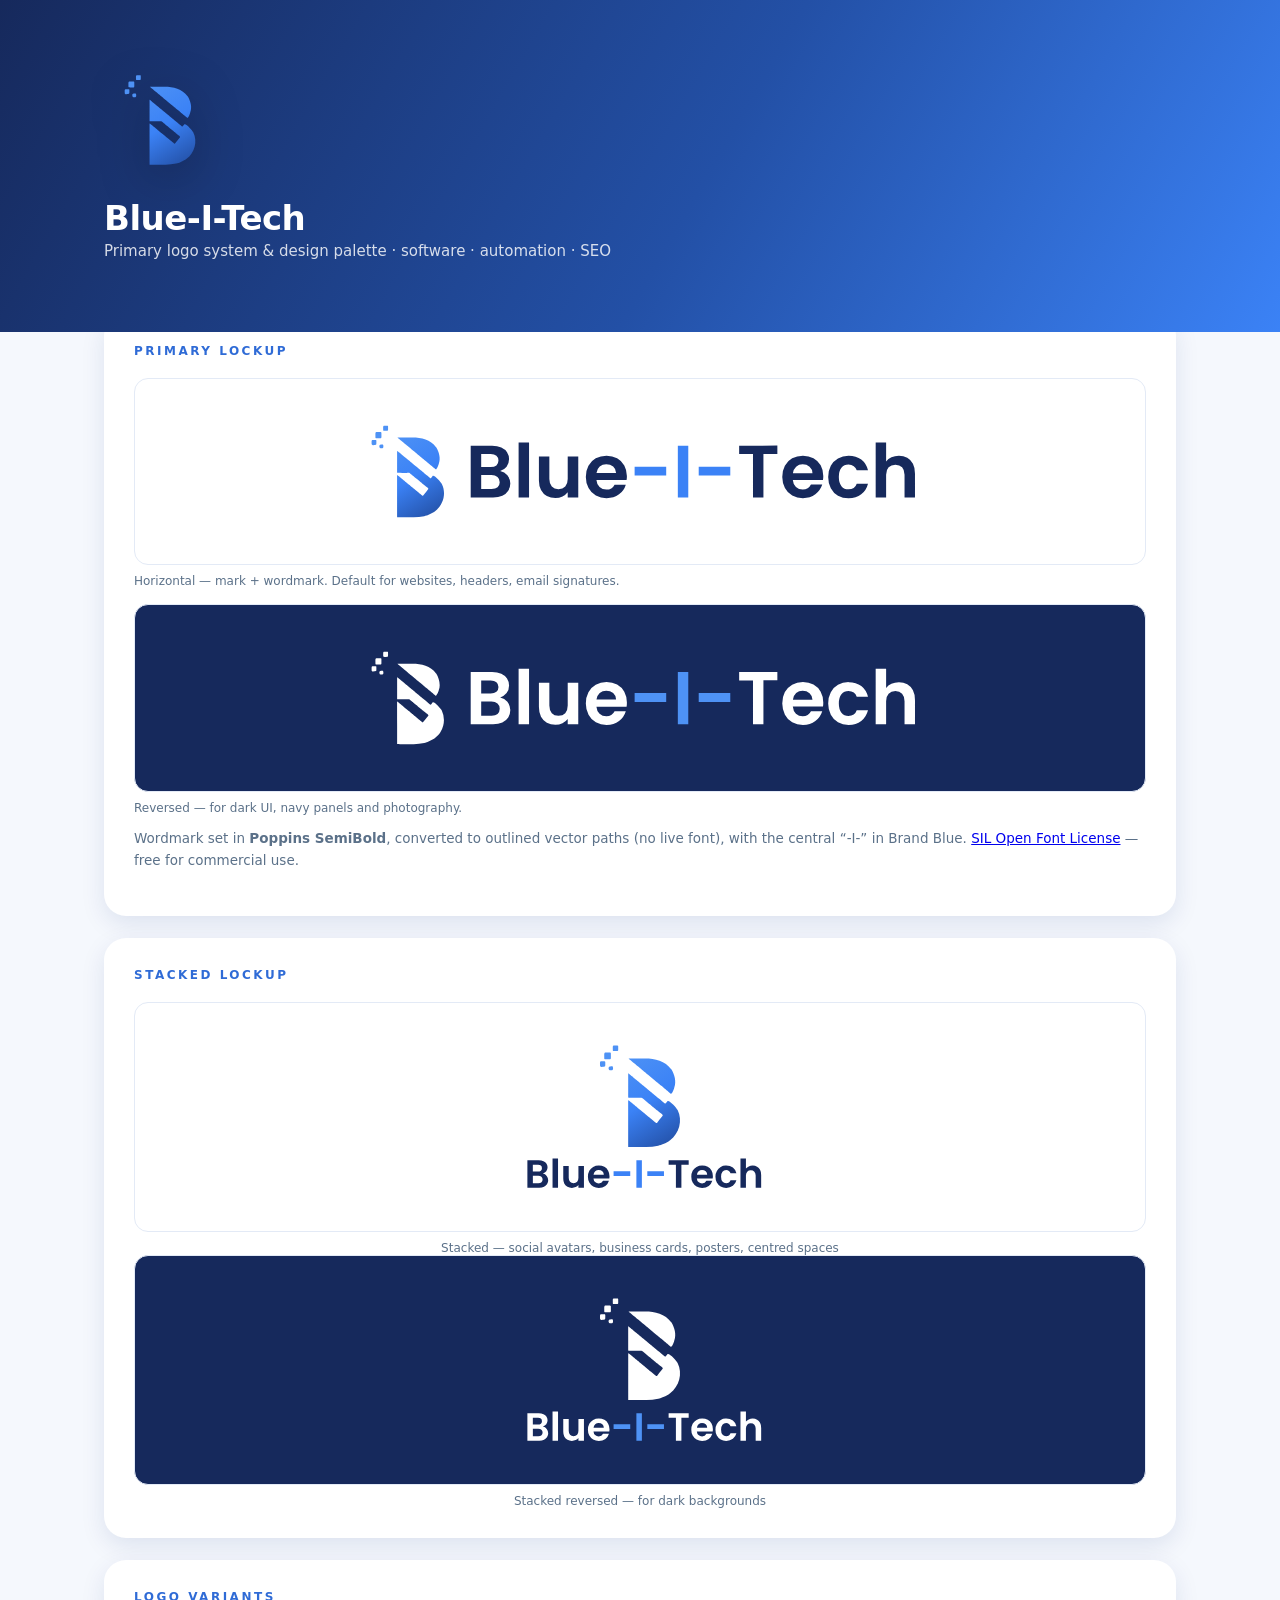
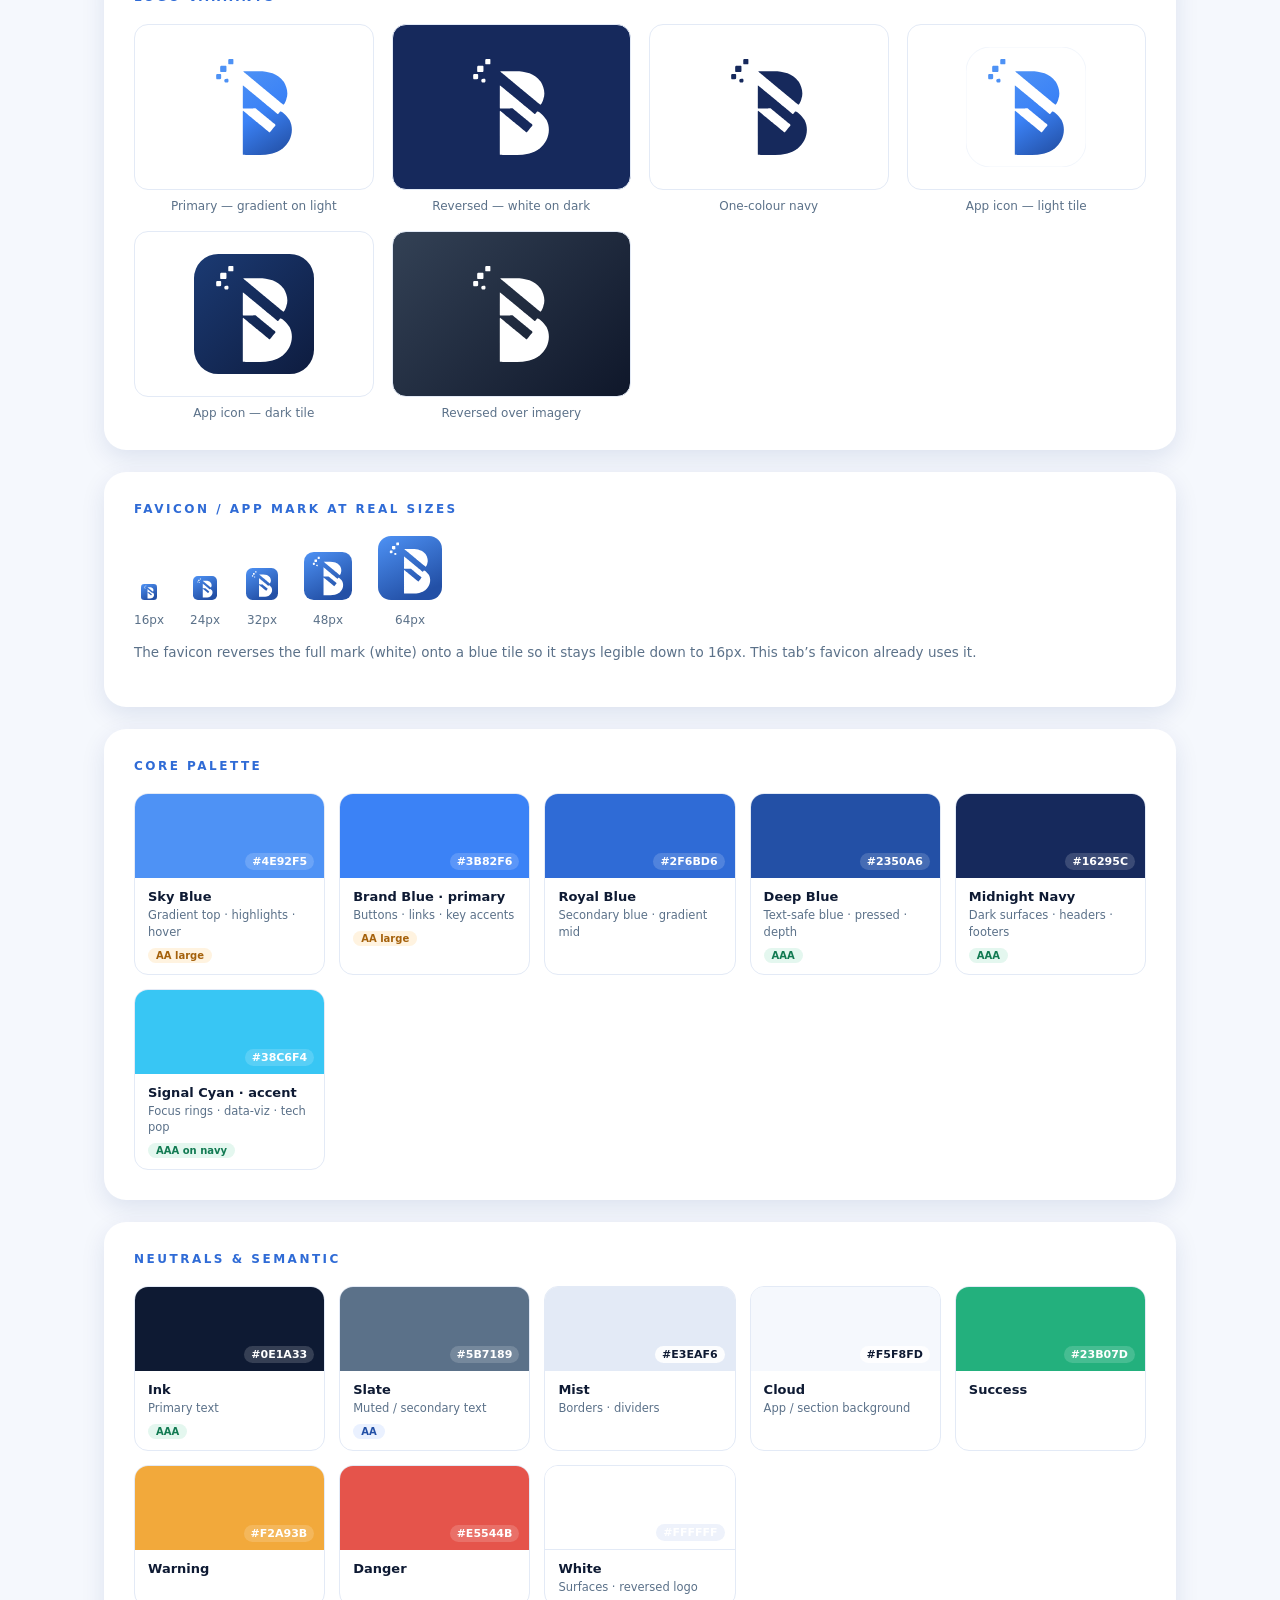
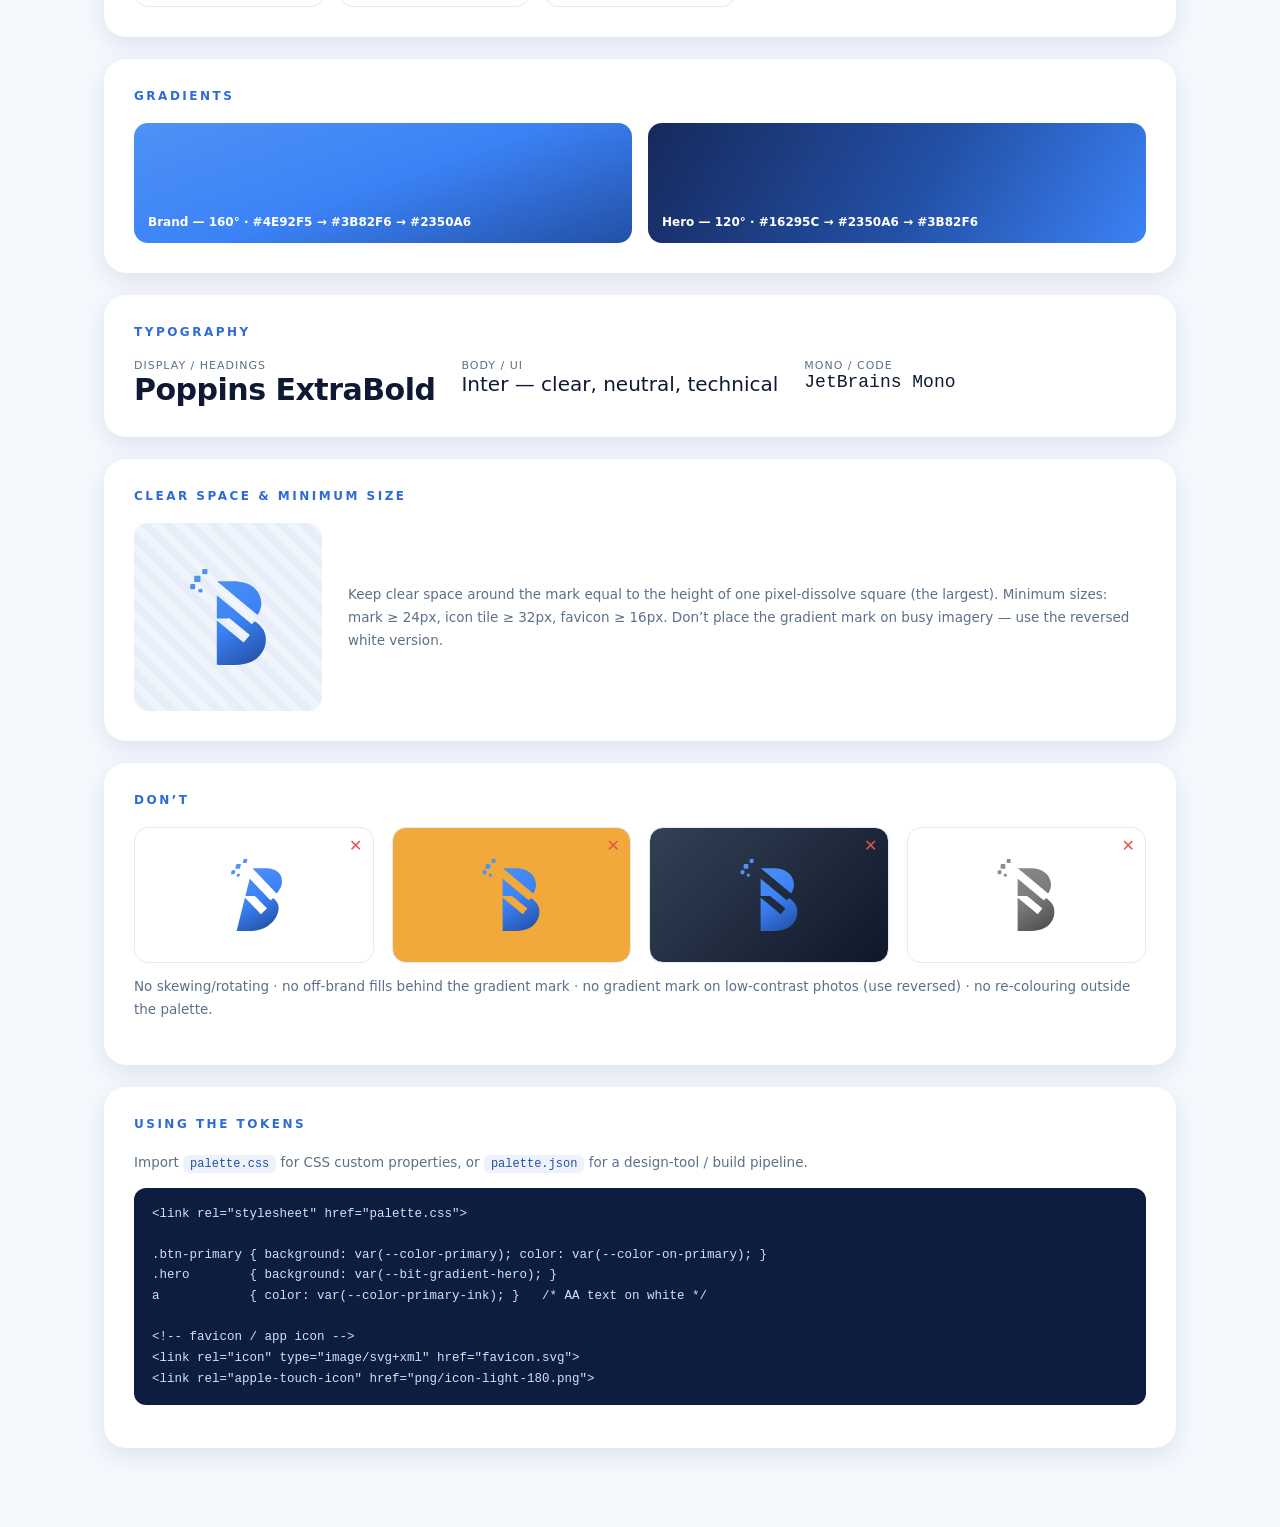
==== brand.html @ ad9260f7 "Add Blue-I-Tech brand kit Refined primary B logo (vector-traced from the original mark), horizontal " ====
<!doctype html>
<html lang="en">
<head>
<meta charset="utf-8">
<meta name="viewport" content="width=device-width, initial-scale=1">
<link rel="icon" type="image/svg+xml" href="favicon.svg">
<link rel="stylesheet" href="palette.css">
<title>Blue-I-Tech — Brand & Palette</title>
<style>
  *{box-sizing:border-box}
  body{margin:0;font-family:'Segoe UI',Inter,system-ui,sans-serif;color:var(--bit-ink);background:var(--bit-cloud)}
  .hero{background:var(--bit-gradient-hero);color:#fff;padding:64px 32px 72px;position:relative;overflow:hidden}
  .hero h1{margin:18px 0 4px;font-size:34px;letter-spacing:-.5px;font-weight:800}
  .hero p{margin:0;opacity:.82;font-size:15px}
  .hero img{width:112px;height:112px;filter:drop-shadow(0 10px 24px rgba(0,0,0,.25))}
  .wrap{max-width:1120px;margin:-40px auto 80px;padding:0 24px}
  section{background:#fff;border-radius:var(--bit-radius-lg);padding:30px;margin:22px 0;box-shadow:var(--bit-shadow-md)}
  h2{font-size:12px;letter-spacing:2.5px;text-transform:uppercase;color:var(--bit-royal);margin:0 0 20px;font-weight:700}
  .grid{display:grid;gap:18px}
  .logos{grid-template-columns:repeat(auto-fit,minmax(190px,1fr))}
  .cell{border:1px solid var(--bit-mist);border-radius:var(--bit-radius);min-height:160px;display:flex;
        align-items:center;justify-content:center;padding:22px}
  .cell img{max-width:120px;max-height:120px}
  .cap{font-size:12px;color:var(--bit-slate);margin-top:9px;text-align:center}
  .navy{background:var(--bit-navy)} .deep{background:var(--bit-deep)}
  .photo{background:linear-gradient(135deg,#334155,#0f172a)}
  .swatches{display:grid;grid-template-columns:repeat(auto-fit,minmax(160px,1fr));gap:14px}
  .sw{border-radius:var(--bit-radius);overflow:hidden;border:1px solid var(--bit-mist);background:#fff}
  .chip{height:84px;display:flex;align-items:flex-end;justify-content:flex-end;padding:8px 10px}
  .chip b{font-size:11px;font-weight:700;background:rgba(255,255,255,.9);color:#0e1a33;padding:2px 7px;border-radius:20px}
  .chip.on-dark b{background:rgba(255,255,255,.16);color:#fff}
  .sw .info{padding:11px 13px}
  .sw .info .n{font-weight:700;font-size:13px}
  .sw .info .r{font-size:11.5px;color:var(--bit-slate);line-height:1.45;margin-top:3px}
  .badge{display:inline-block;font-size:10px;font-weight:700;border-radius:20px;padding:2px 8px;margin-top:7px}
  .aaa{background:#e4f7ef;color:#127a52} .aa{background:#eaf1ff;color:#2350a6}
  .aal{background:#fff3e0;color:#a5610b}
  .grads{display:grid;grid-template-columns:1fr 1fr;gap:16px}
  .grad{height:120px;border-radius:var(--bit-radius);display:flex;align-items:flex-end;padding:14px;color:#fff;font-size:12px;font-weight:600}
  .type-row{display:flex;flex-wrap:wrap;gap:26px;align-items:baseline}
  .type-row .lbl{font-size:11px;color:var(--bit-slate);letter-spacing:1px;text-transform:uppercase}
  .note{font-size:13.5px;color:var(--bit-slate);line-height:1.7}
  .clear{position:relative;display:inline-block;padding:34px;background:
      repeating-linear-gradient(45deg,#f0f4fb 0 8px,#e7eefa 8px 16px);border-radius:var(--bit-radius)}
  .clear img{display:block;width:120px;height:120px}
  code{background:#eef2fb;padding:2px 7px;border-radius:6px;font-size:12px;color:var(--bit-deep)}
  pre{background:#0e1c3f;color:#cfe0ff;padding:16px 18px;border-radius:12px;overflow:auto;font-size:12.5px;line-height:1.65}
  .dont{display:flex;gap:18px;flex-wrap:wrap}
  .dont .cell{flex:1 1 150px;min-height:120px;position:relative}
  .x{position:absolute;top:8px;right:10px;font-weight:800;color:var(--bit-danger)}
  .fav{display:flex;gap:26px;align-items:flex-end}
  .fav img{image-rendering:auto}
</style>
</head>
<body>

<header class="hero">
  <div class="wrap" style="margin:0 auto;max-width:1120px;padding:0 24px">
    <img src="logo-mark.svg" alt="Blue-I-Tech mark">
    <h1>Blue-I-Tech</h1>
    <p>Primary logo system &amp; design palette · software · automation · SEO</p>
  </div>
</header>

<div class="wrap">

  <section>
    <h2>Primary lockup</h2>
    <div class="cell" style="min-height:120px;padding:30px 26px"><img src="horizontal.svg" alt="Blue-I-Tech horizontal lockup" style="max-width:560px;max-height:none;width:100%"></div>
    <div class="cap" style="text-align:left">Horizontal — mark + wordmark. Default for websites, headers, email signatures.</div>
    <div class="cell navy" style="min-height:120px;padding:30px 26px;margin-top:16px"><img src="horizontal-white.svg" alt="Blue-I-Tech reversed lockup" style="max-width:560px;max-height:none;width:100%"></div>
    <div class="cap" style="text-align:left">Reversed — for dark UI, navy panels and photography.</div>
    <p class="note" style="margin-top:12px">Wordmark set in <b>Poppins SemiBold</b>, converted to outlined vector paths (no live font), with the central “-I-” in Brand Blue. <a href="https://openfontlicense.org/">SIL Open Font License</a> — free for commercial use.</p>
  </section>

  <section>
    <h2>Stacked lockup</h2>
    <div class="row">
      <div style="flex:1 1 300px">
        <div class="cell" style="min-height:230px"><img src="stacked.svg" alt="Blue-I-Tech stacked lockup" style="max-width:260px;max-height:none;width:100%"></div>
        <div class="cap">Stacked — social avatars, business cards, posters, centred spaces</div>
      </div>
      <div style="flex:1 1 300px">
        <div class="cell navy" style="min-height:230px"><img src="stacked-white.svg" alt="Blue-I-Tech stacked reversed lockup" style="max-width:260px;max-height:none;width:100%"></div>
        <div class="cap">Stacked reversed — for dark backgrounds</div>
      </div>
    </div>
  </section>

  <section>
    <h2>Logo variants</h2>
    <div class="grid logos">
      <div><div class="cell"><img src="logo-mark.svg" alt=""></div><div class="cap">Primary — gradient on light</div></div>
      <div><div class="cell navy"><img src="logo-mark-white.svg" alt=""></div><div class="cap">Reversed — white on dark</div></div>
      <div><div class="cell"><img src="logo-mark-navy.svg" alt=""></div><div class="cap">One-colour navy</div></div>
      <div><div class="cell"><img src="icon-light.svg" alt=""></div><div class="cap">App icon — light tile</div></div>
      <div><div class="cell"><img src="icon-dark.svg" alt=""></div><div class="cap">App icon — dark tile</div></div>
      <div><div class="cell photo"><img src="logo-mark-white.svg" alt=""></div><div class="cap">Reversed over imagery</div></div>
    </div>
  </section>

  <section>
    <h2>Favicon / app mark at real sizes</h2>
    <div class="fav">
      <div style="text-align:center"><img src="favicon.svg" width="16" height="16" alt=""><div class="cap">16px</div></div>
      <div style="text-align:center"><img src="favicon.svg" width="24" height="24" alt=""><div class="cap">24px</div></div>
      <div style="text-align:center"><img src="favicon.svg" width="32" height="32" alt=""><div class="cap">32px</div></div>
      <div style="text-align:center"><img src="favicon.svg" width="48" height="48" alt=""><div class="cap">48px</div></div>
      <div style="text-align:center"><img src="favicon.svg" width="64" height="64" alt=""><div class="cap">64px</div></div>
    </div>
    <p class="note" style="margin-top:14px">The favicon reverses the full mark (white) onto a blue tile so it stays legible down to 16px. This tab’s favicon already uses it.</p>
  </section>

  <section>
    <h2>Core palette</h2>
    <div class="swatches">
      <div class="sw"><div class="chip on-dark" style="background:#4E92F5"><b>#4E92F5</b></div><div class="info"><div class="n">Sky Blue</div><div class="r">Gradient top · highlights · hover</div><span class="badge aal">AA large</span></div></div>
      <div class="sw"><div class="chip on-dark" style="background:#3B82F6"><b>#3B82F6</b></div><div class="info"><div class="n">Brand Blue · primary</div><div class="r">Buttons · links · key accents</div><span class="badge aal">AA large</span></div></div>
      <div class="sw"><div class="chip on-dark" style="background:#2F6BD6"><b>#2F6BD6</b></div><div class="info"><div class="n">Royal Blue</div><div class="r">Secondary blue · gradient mid</div></div></div>
      <div class="sw"><div class="chip on-dark" style="background:#2350A6"><b>#2350A6</b></div><div class="info"><div class="n">Deep Blue</div><div class="r">Text-safe blue · pressed · depth</div><span class="badge aaa">AAA</span></div></div>
      <div class="sw"><div class="chip on-dark" style="background:#16295C"><b>#16295C</b></div><div class="info"><div class="n">Midnight Navy</div><div class="r">Dark surfaces · headers · footers</div><span class="badge aaa">AAA</span></div></div>
      <div class="sw"><div class="chip on-dark" style="background:#38C6F4"><b>#38C6F4</b></div><div class="info"><div class="n">Signal Cyan · accent</div><div class="r">Focus rings · data-viz · tech pop</div><span class="badge aaa">AAA on navy</span></div></div>
    </div>
  </section>

  <section>
    <h2>Neutrals &amp; semantic</h2>
    <div class="swatches">
      <div class="sw"><div class="chip on-dark" style="background:#0E1A33"><b>#0E1A33</b></div><div class="info"><div class="n">Ink</div><div class="r">Primary text</div><span class="badge aaa">AAA</span></div></div>
      <div class="sw"><div class="chip on-dark" style="background:#5B7189"><b>#5B7189</b></div><div class="info"><div class="n">Slate</div><div class="r">Muted / secondary text</div><span class="badge aa">AA</span></div></div>
      <div class="sw"><div class="chip" style="background:#E3EAF6"><b>#E3EAF6</b></div><div class="info"><div class="n">Mist</div><div class="r">Borders · dividers</div></div></div>
      <div class="sw"><div class="chip" style="background:#F5F8FD"><b>#F5F8FD</b></div><div class="info"><div class="n">Cloud</div><div class="r">App / section background</div></div></div>
      <div class="sw"><div class="chip on-dark" style="background:#23B07D"><b>#23B07D</b></div><div class="info"><div class="n">Success</div></div></div>
      <div class="sw"><div class="chip on-dark" style="background:#F2A93B"><b>#F2A93B</b></div><div class="info"><div class="n">Warning</div></div></div>
      <div class="sw"><div class="chip on-dark" style="background:#E5544B"><b>#E5544B</b></div><div class="info"><div class="n">Danger</div></div></div>
      <div class="sw"><div class="chip on-dark" style="background:#FFFFFF;border-bottom:1px solid #E3EAF6"><b style="background:#eef2fb">#FFFFFF</b></div><div class="info"><div class="n">White</div><div class="r">Surfaces · reversed logo</div></div></div>
    </div>
  </section>

  <section>
    <h2>Gradients</h2>
    <div class="grads">
      <div class="grad" style="background:var(--bit-gradient-brand)">Brand — 160° · #4E92F5 → #3B82F6 → #2350A6</div>
      <div class="grad" style="background:var(--bit-gradient-hero)">Hero — 120° · #16295C → #2350A6 → #3B82F6</div>
    </div>
  </section>

  <section>
    <h2>Typography</h2>
    <div class="type-row">
      <div><div class="lbl">Display / headings</div><div style="font-size:30px;font-weight:800;letter-spacing:-.5px">Poppins ExtraBold</div></div>
      <div><div class="lbl">Body / UI</div><div style="font-size:20px;font-weight:500">Inter — clear, neutral, technical</div></div>
      <div><div class="lbl">Mono / code</div><div style="font-size:18px;font-family:'JetBrains Mono',monospace">JetBrains&nbsp;Mono</div></div>
    </div>
  </section>

  <section>
    <h2>Clear space &amp; minimum size</h2>
    <div style="display:flex;gap:26px;flex-wrap:wrap;align-items:center">
      <div class="clear"><img src="logo-mark.svg" alt=""></div>
      <p class="note" style="flex:1 1 300px">Keep clear space around the mark equal to the height of one pixel-dissolve square (the largest). Minimum sizes: mark ≥ 24px, icon tile ≥ 32px, favicon ≥ 16px. Don’t place the gradient mark on busy imagery — use the reversed white version.</p>
    </div>
  </section>

  <section>
    <h2>Don’t</h2>
    <div class="dont">
      <div class="cell" style="min-height:120px"><span class="x">✕</span><img src="logo-mark.svg" style="max-width:90px;transform:skewX(-14deg)"></div>
      <div class="cell" style="min-height:120px;background:#F2A93B"><span class="x">✕</span><img src="logo-mark.svg" style="max-width:90px"></div>
      <div class="cell photo" style="min-height:120px"><span class="x">✕</span><img src="logo-mark.svg" style="max-width:90px"></div>
      <div class="cell" style="min-height:120px"><span class="x">✕</span><img src="logo-mark.svg" style="max-width:90px;filter:grayscale(1) hue-rotate(90deg)"></div>
    </div>
    <p class="note" style="margin-top:12px">No skewing/rotating · no off-brand fills behind the gradient mark · no gradient mark on low-contrast photos (use reversed) · no re-colouring outside the palette.</p>
  </section>

  <section>
    <h2>Using the tokens</h2>
    <p class="note">Import <code>palette.css</code> for CSS custom properties, or <code>palette.json</code> for a design-tool / build pipeline.</p>
    <pre>&lt;link rel="stylesheet" href="palette.css"&gt;

.btn-primary { background: var(--color-primary); color: var(--color-on-primary); }
.hero        { background: var(--bit-gradient-hero); }
a            { color: var(--color-primary-ink); }   /* AA text on white */

&lt;!-- favicon / app icon --&gt;
&lt;link rel="icon" type="image/svg+xml" href="favicon.svg"&gt;
&lt;link rel="apple-touch-icon" href="png/icon-light-180.png"&gt;</pre>
  </section>

</div>
</body>
</html>
---- palette.css ----
/* Blue-I-Tech — Brand palette & design tokens
   Derived from the primary "B" mark. Import once, use everywhere. */

:root {
  /* ---- Brand blues (the gradient, light -> deep) ---- */
  --bit-sky:        #4E92F5;  /* gradient top, highlights, hover        */
  --bit-blue:       #3B82F6;  /* PRIMARY — buttons, links, key accents  */
  --bit-royal:      #2F6BD6;  /* secondary blue, gradient mid           */
  --bit-deep:       #2350A6;  /* gradient bottom, pressed, depth        */
  --bit-navy:       #16295C;  /* dark surfaces, headers, footers        */

  /* ---- Accent ---- */
  --bit-cyan:       #38C6F4;  /* tech accent, focus rings, data-viz     */

  /* ---- Neutrals ---- */
  --bit-ink:        #0E1A33;  /* primary text                           */
  --bit-slate:      #5B7189;  /* secondary / muted text                 */
  --bit-mist:       #E3EAF6;  /* borders, dividers, hairlines           */
  --bit-cloud:      #F5F8FD;  /* app / section background               */
  --bit-white:      #FFFFFF;  /* surfaces, reversed logo                */

  /* ---- Semantic ---- */
  --bit-success:    #23B07D;
  --bit-warning:    #F2A93B;
  --bit-danger:     #E5544B;
  --bit-info:       #3B82F6;

  /* ---- Gradients ---- */
  --bit-gradient-brand: linear-gradient(160deg, #4E92F5 0%, #3B82F6 50%, #2350A6 100%);
  --bit-gradient-hero:  linear-gradient(120deg, #16295C 0%, #2350A6 55%, #3B82F6 100%);

  /* ---- Functional aliases (theme this layer, not the raw scale) ---- */
  --color-primary:     var(--bit-blue);
  --color-primary-ink: var(--bit-deep);   /* primary that needs AA on white text */
  --color-accent:      var(--bit-cyan);
  --color-text:        var(--bit-ink);
  --color-text-muted:  var(--bit-slate);
  --color-bg:          var(--bit-cloud);
  --color-surface:     var(--bit-white);
  --color-border:      var(--bit-mist);
  --color-on-primary:  var(--bit-white);

  /* ---- Elevation tuned to the navy ---- */
  --bit-shadow-sm: 0 1px 2px rgba(14,26,51,.08);
  --bit-shadow-md: 0 8px 24px rgba(12,42,120,.10);
  --bit-shadow-lg: 0 20px 48px rgba(12,42,120,.16);

  --bit-radius:    14px;
  --bit-radius-lg: 22px;
}

/* Dark theme — flip surfaces onto the navy end of the scale */
:root[data-theme="dark"],
.bit-dark {
  --color-text:       #EAF1FF;
  --color-text-muted: #8FA6C9;
  --color-bg:         #0E1C3F;
  --color-surface:    #16295C;
  --color-border:     #24386B;
  --color-primary:    var(--bit-sky);   /* lighter blue reads better on navy */
  --color-on-primary: #0E1A33;
}
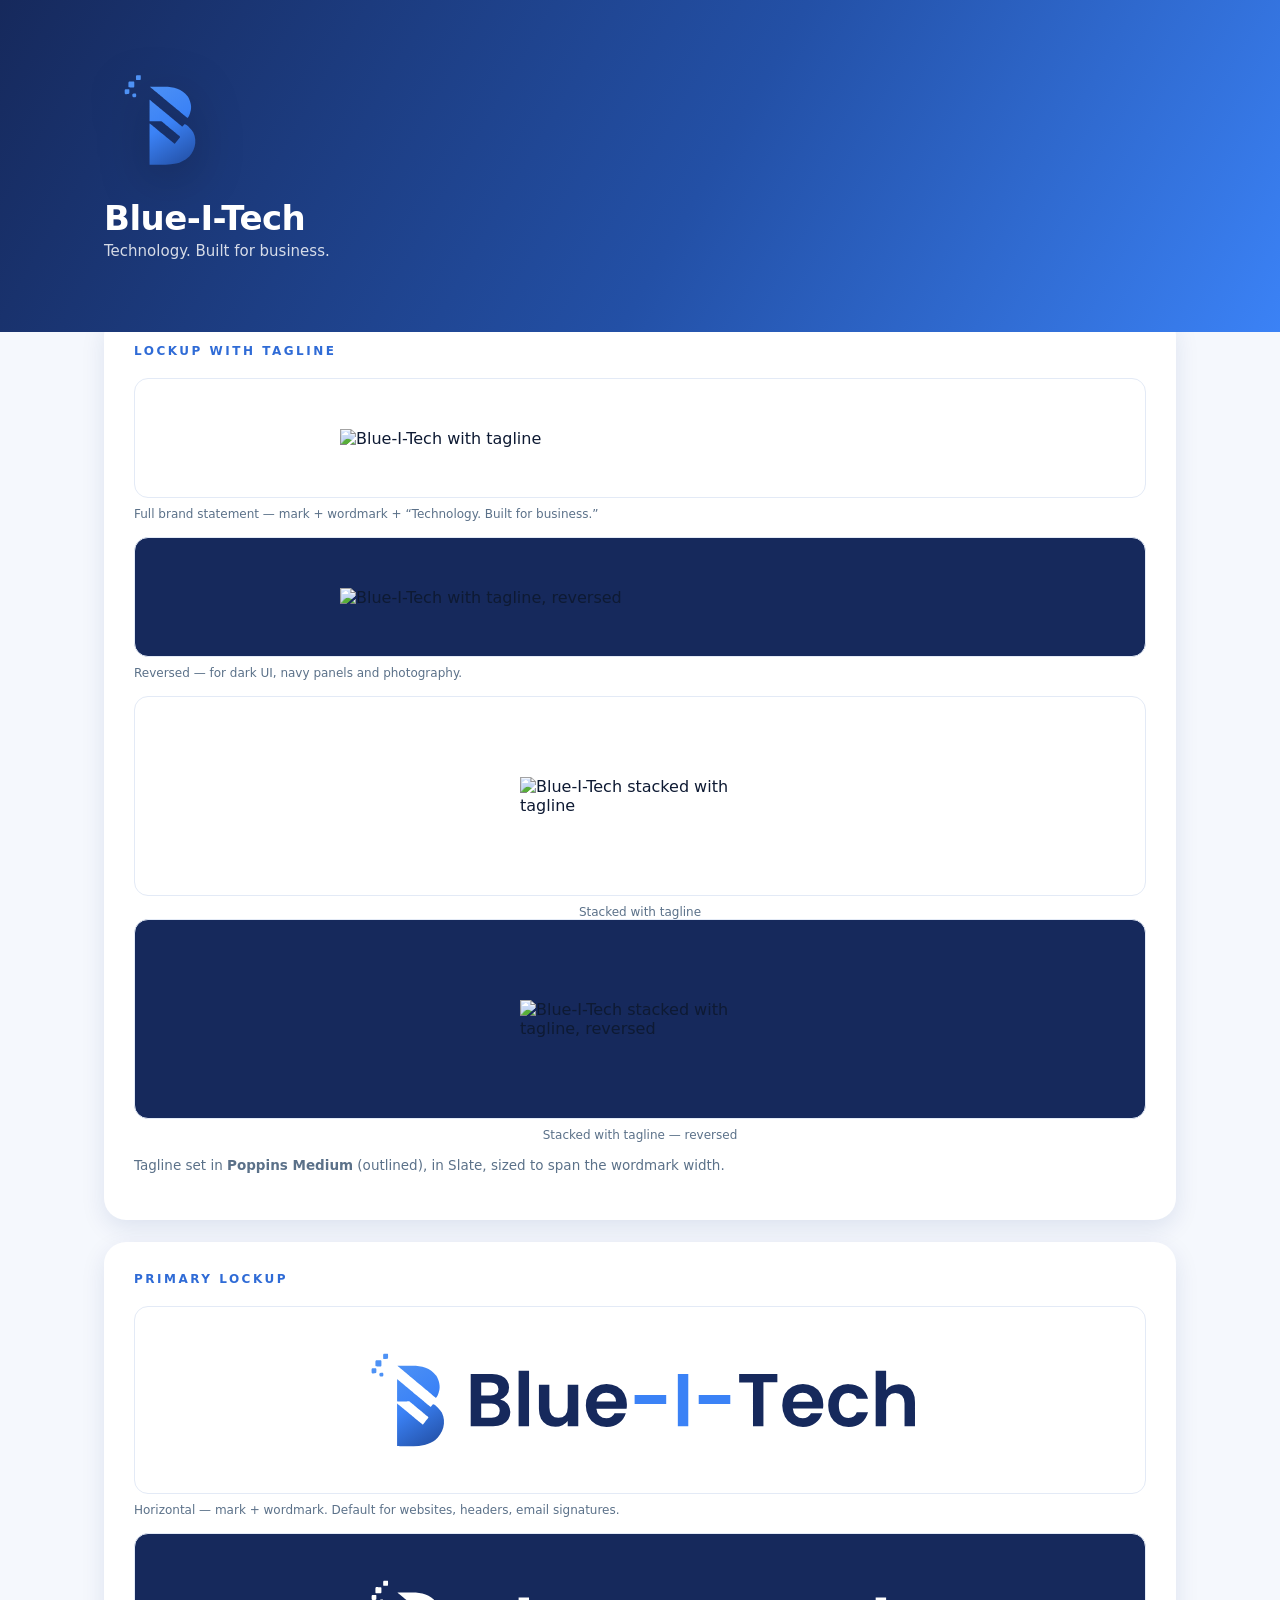
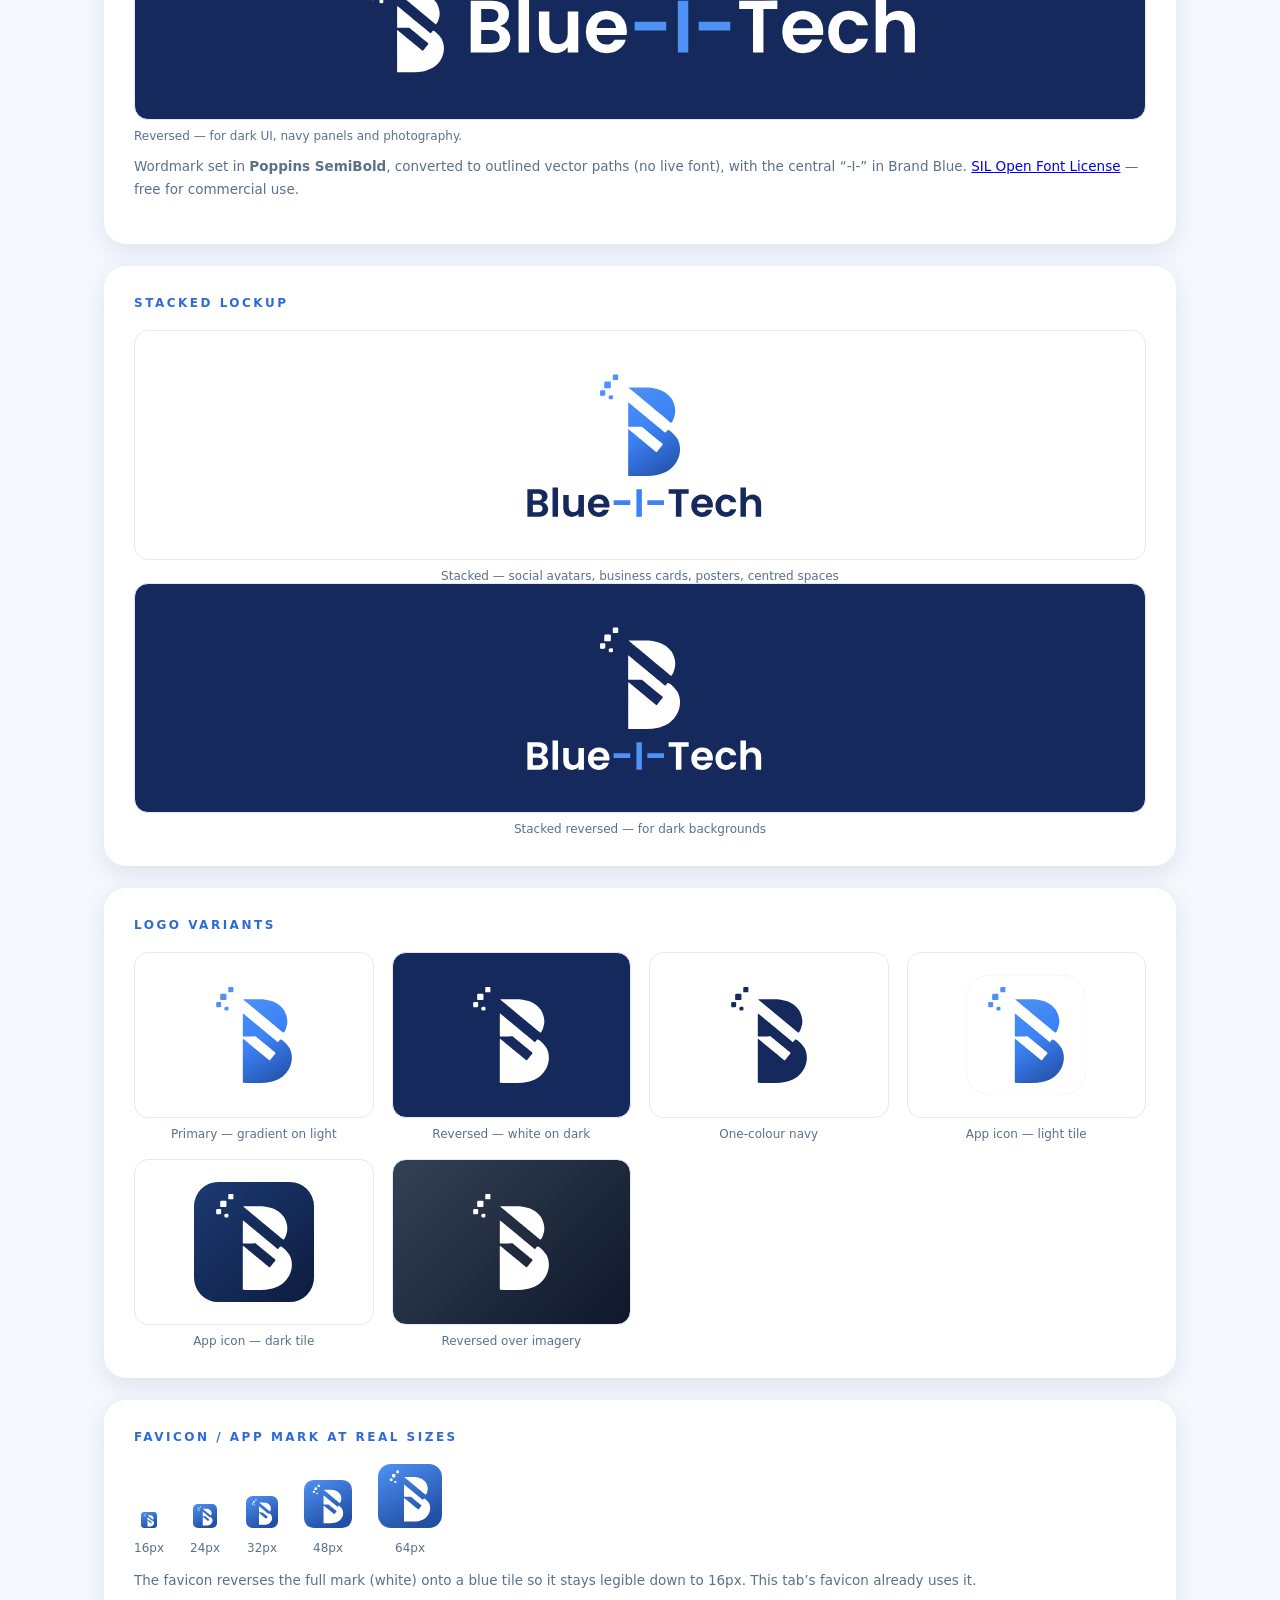
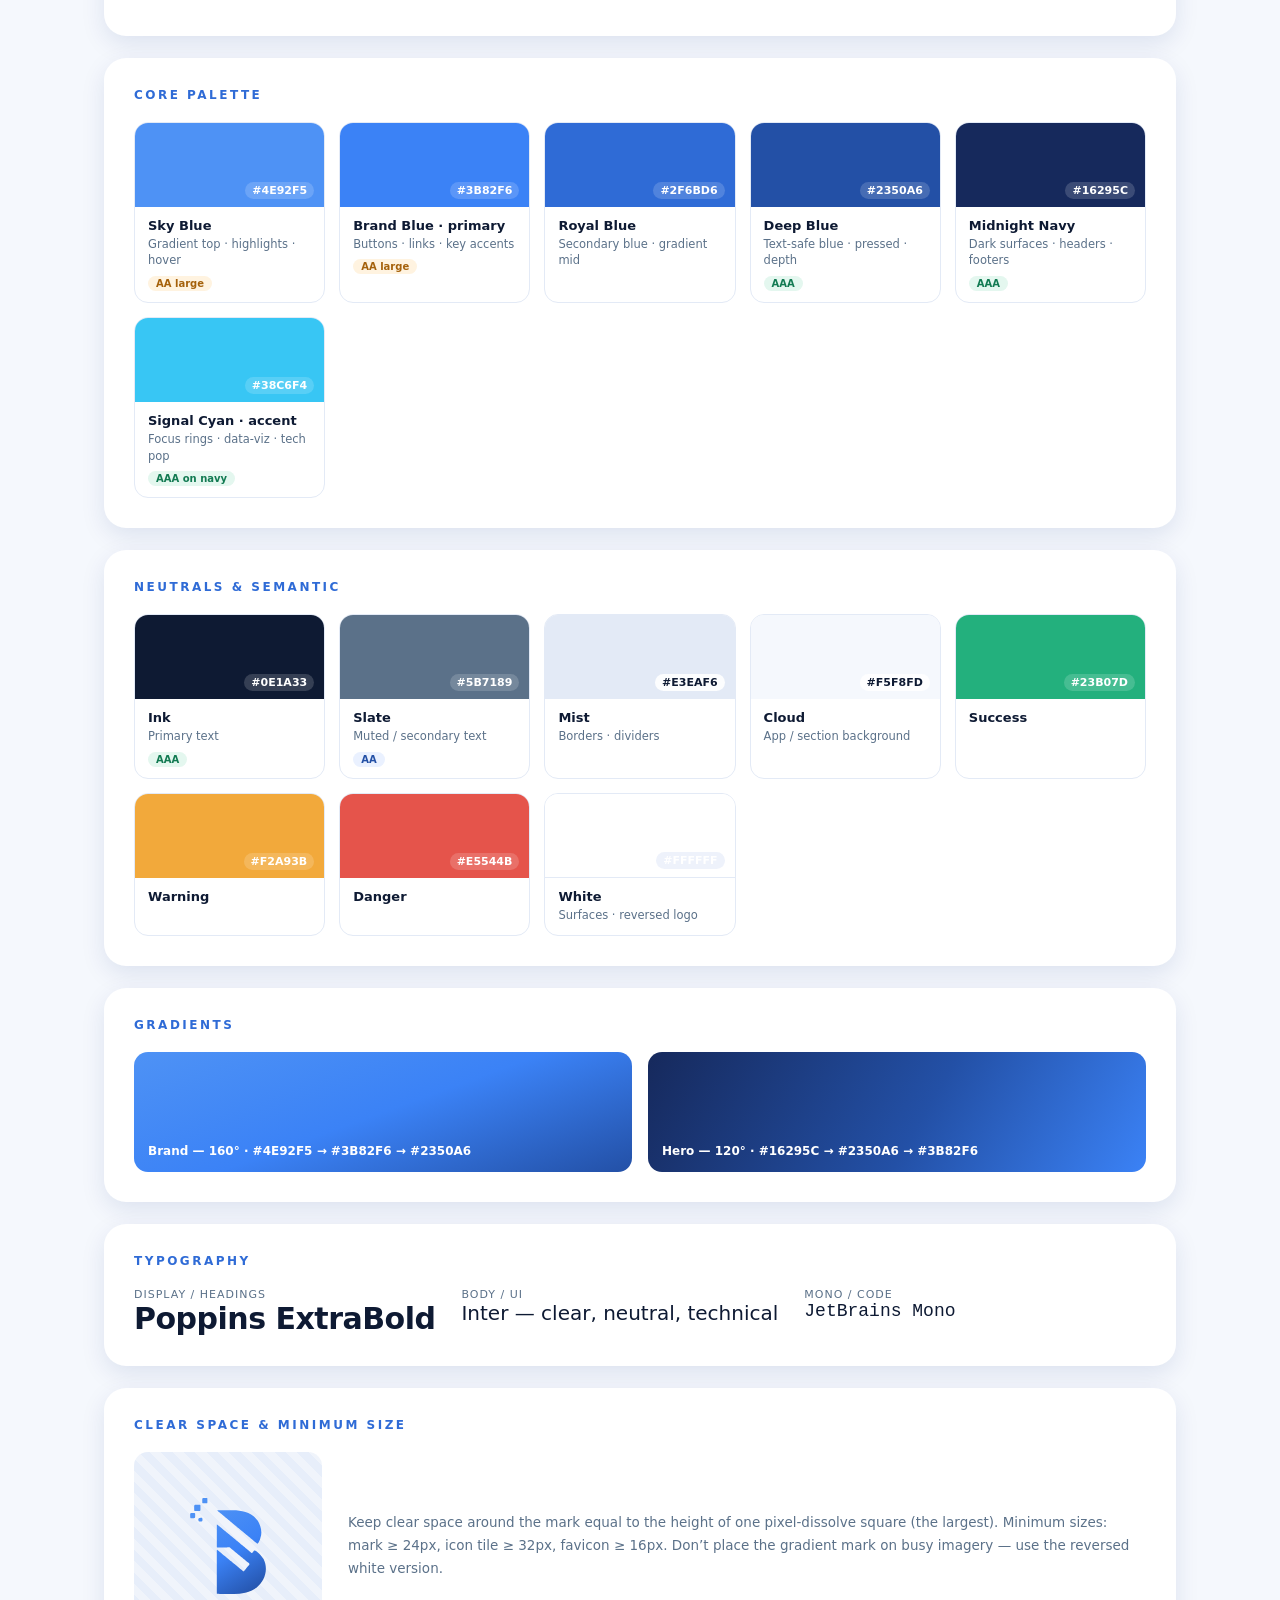
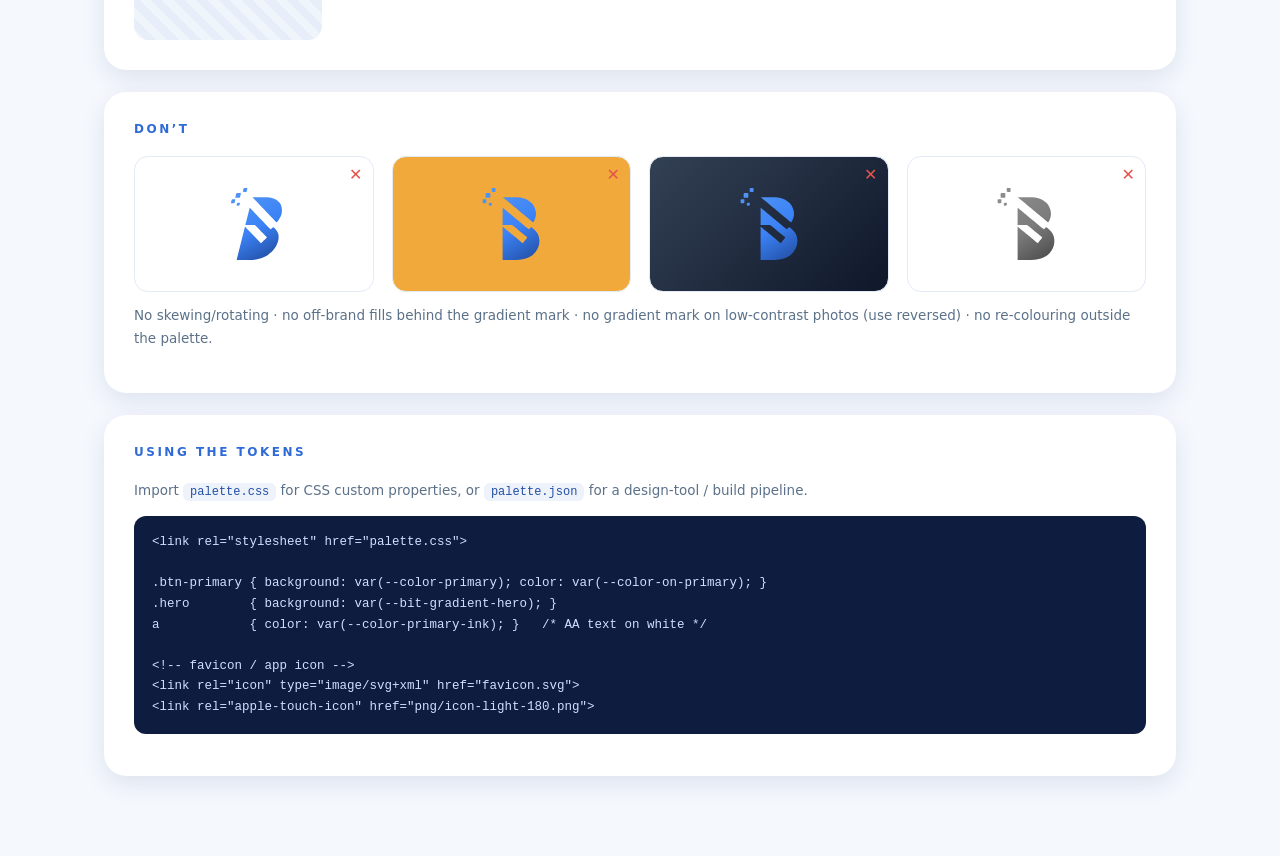
==== commit 6b30b573: "Add tagline lockups: 'Technology. Built for business.' Add horizontal & stacked lockups (light + rev" ====
--- a/brand.html
+++ b/brand.html
@@ -58,11 +58,24 @@
   <div class="wrap" style="margin:0 auto;max-width:1120px;padding:0 24px">
     <img src="logo-mark.svg" alt="Blue-I-Tech mark">
     <h1>Blue-I-Tech</h1>
-    <p>Primary logo system &amp; design palette · software · automation · SEO</p>
+    <p>Technology. Built for business.</p>
   </div>
 </header>
 
 <div class="wrap">
+
+  <section>
+    <h2>Lockup with tagline</h2>
+    <div class="cell" style="min-height:120px;padding:30px 26px"><img src="horizontal-tagline.svg" alt="Blue-I-Tech with tagline" style="max-width:600px;max-height:none;width:100%"></div>
+    <div class="cap" style="text-align:left">Full brand statement — mark + wordmark + “Technology. Built for business.”</div>
+    <div class="cell navy" style="min-height:120px;padding:30px 26px;margin-top:16px"><img src="horizontal-tagline-white.svg" alt="Blue-I-Tech with tagline, reversed" style="max-width:600px;max-height:none;width:100%"></div>
+    <div class="cap" style="text-align:left">Reversed — for dark UI, navy panels and photography.</div>
+    <div class="row" style="margin-top:16px">
+      <div style="flex:1 1 300px"><div class="cell" style="min-height:200px"><img src="stacked-tagline.svg" alt="Blue-I-Tech stacked with tagline" style="max-width:240px;max-height:none;width:100%"></div><div class="cap">Stacked with tagline</div></div>
+      <div style="flex:1 1 300px"><div class="cell navy" style="min-height:200px"><img src="stacked-tagline-white.svg" alt="Blue-I-Tech stacked with tagline, reversed" style="max-width:240px;max-height:none;width:100%"></div><div class="cap">Stacked with tagline — reversed</div></div>
+    </div>
+    <p class="note" style="margin-top:12px">Tagline set in <b>Poppins Medium</b> (outlined), in Slate, sized to span the wordmark width.</p>
+  </section>
 
   <section>
     <h2>Primary lockup</h2>
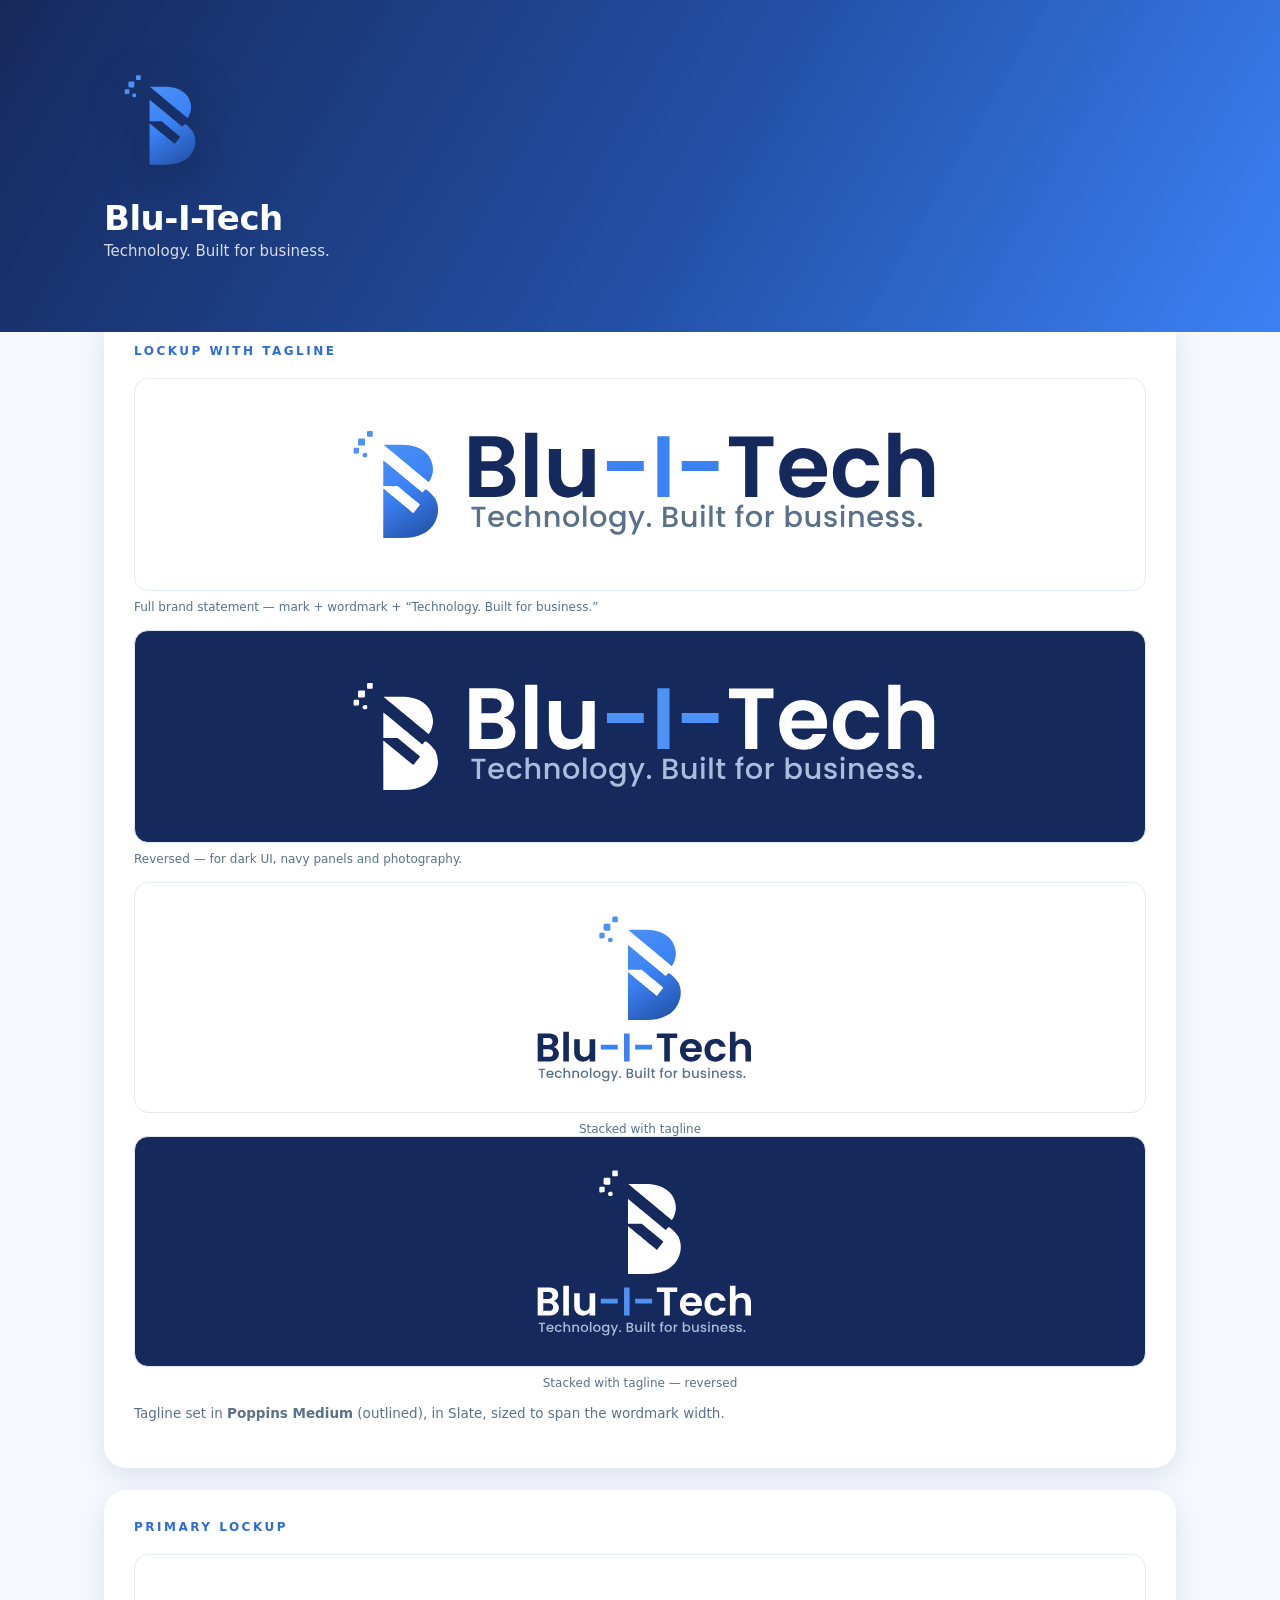
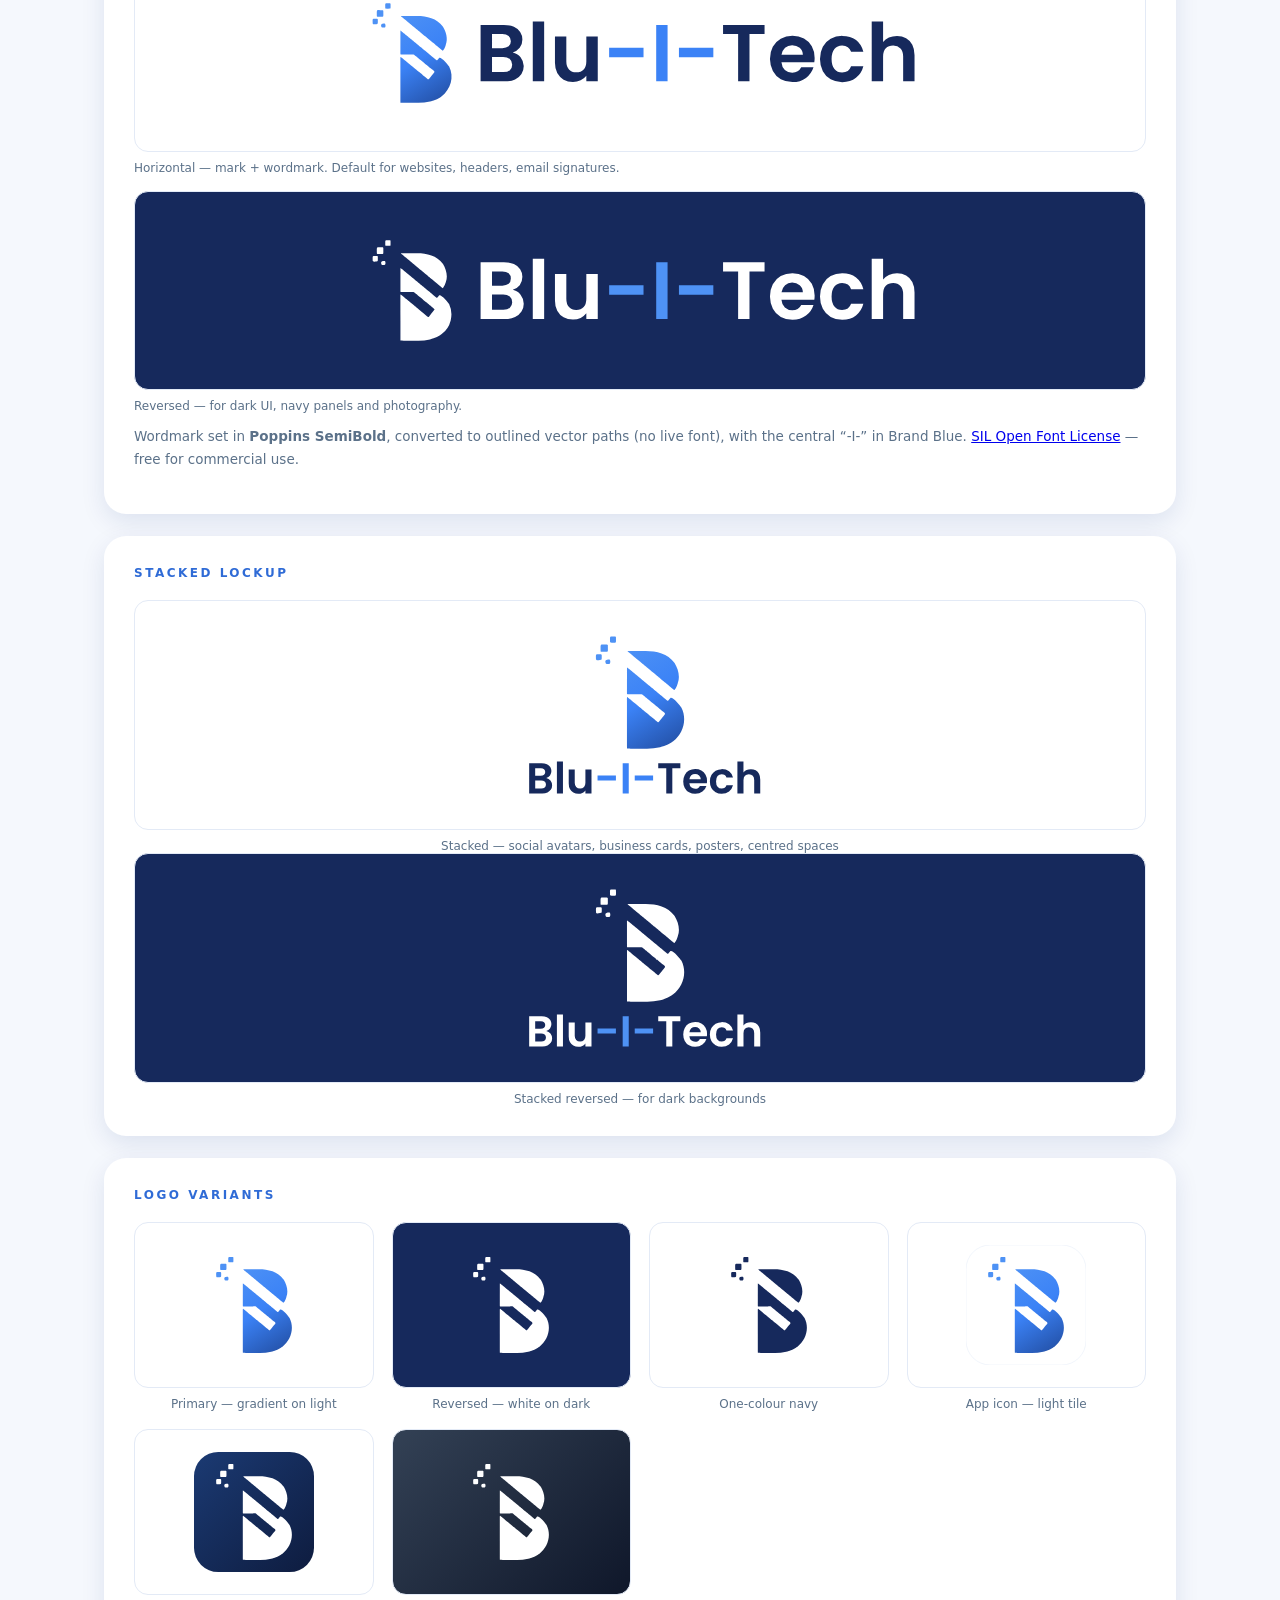
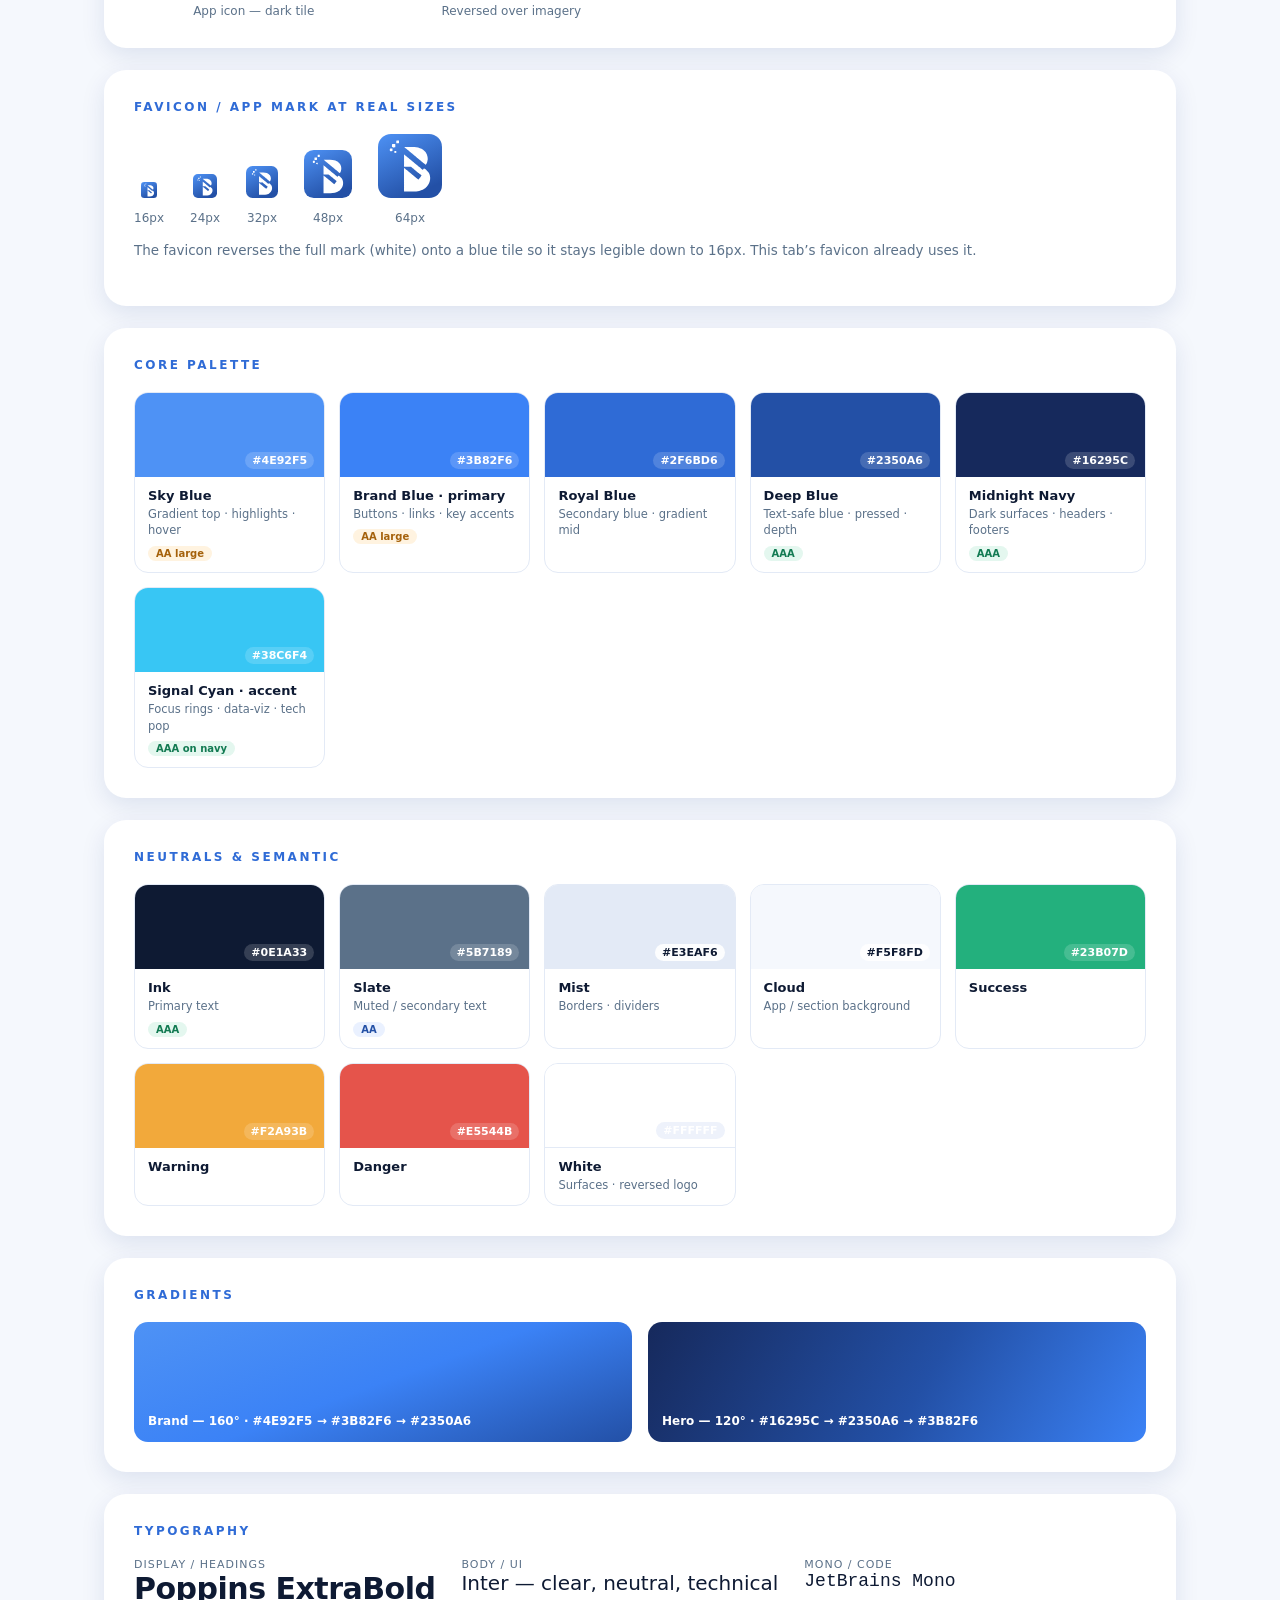
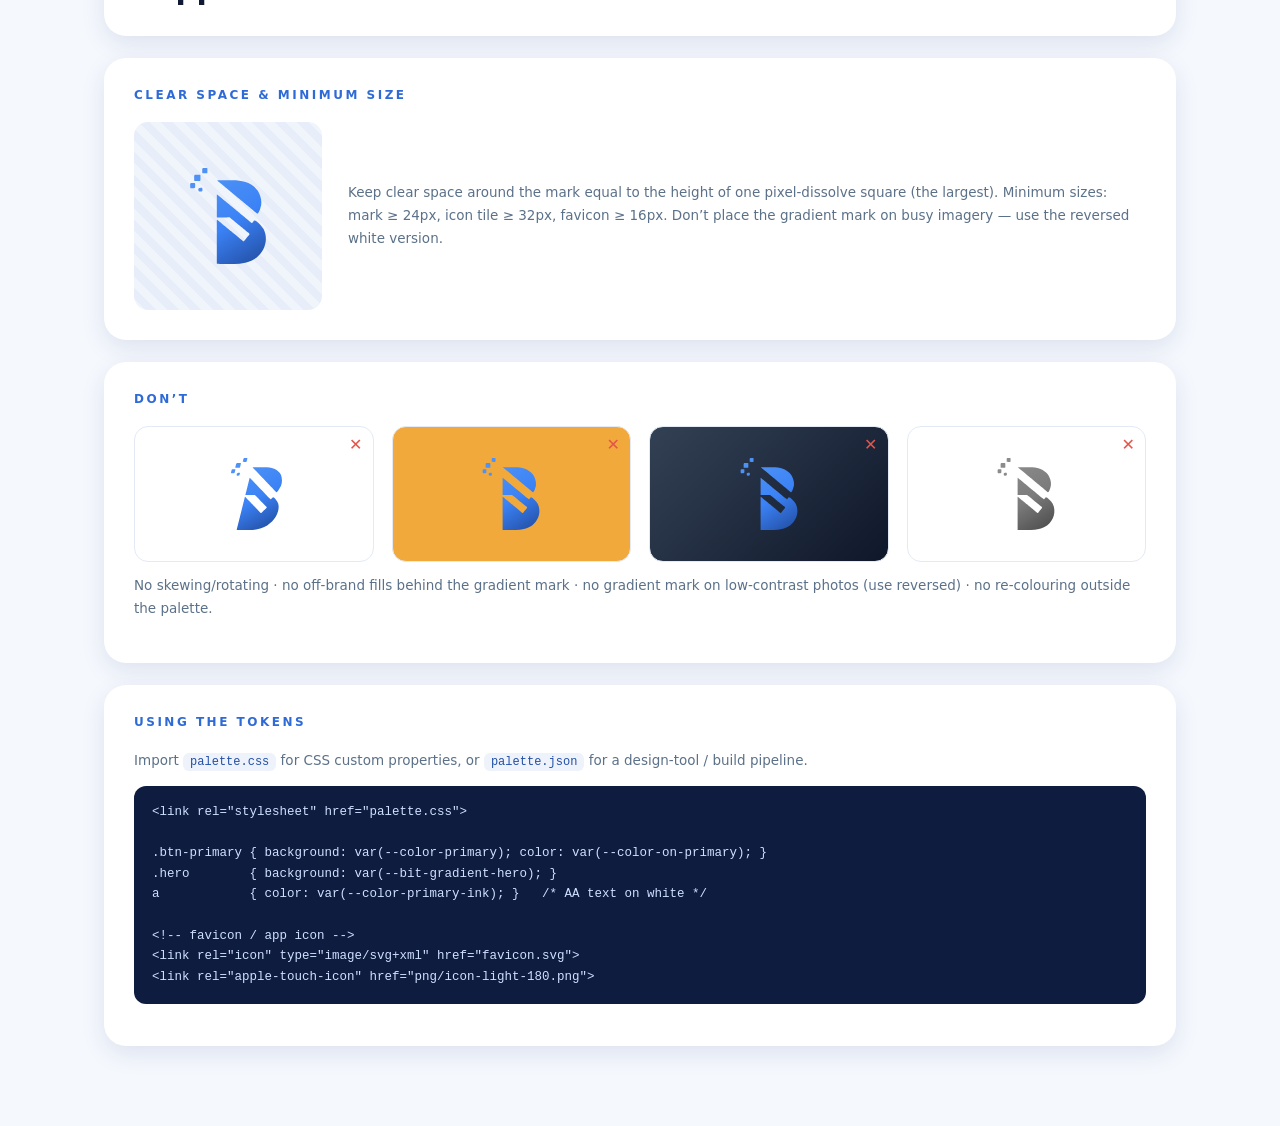
==== commit e6972ebc: "Rename brand: Blue-I-Tech -> Blu-I-Tech Correct the company name (no 'e'). Re-outlined the wordmark " ====
--- a/brand.html
+++ b/brand.html
@@ -5,7 +5,7 @@
 <meta name="viewport" content="width=device-width, initial-scale=1">
 <link rel="icon" type="image/svg+xml" href="favicon.svg">
 <link rel="stylesheet" href="palette.css">
-<title>Blue-I-Tech — Brand & Palette</title>
+<title>Blu-I-Tech — Brand & Palette</title>
 <style>
   *{box-sizing:border-box}
   body{margin:0;font-family:'Segoe UI',Inter,system-ui,sans-serif;color:var(--bit-ink);background:var(--bit-cloud)}
@@ -56,8 +56,8 @@
 
 <header class="hero">
   <div class="wrap" style="margin:0 auto;max-width:1120px;padding:0 24px">
-    <img src="logo-mark.svg" alt="Blue-I-Tech mark">
-    <h1>Blue-I-Tech</h1>
+    <img src="logo-mark.svg" alt="Blu-I-Tech mark">
+    <h1>Blu-I-Tech</h1>
     <p>Technology. Built for business.</p>
   </div>
 </header>
@@ -66,22 +66,22 @@
 
   <section>
     <h2>Lockup with tagline</h2>
-    <div class="cell" style="min-height:120px;padding:30px 26px"><img src="horizontal-tagline.svg" alt="Blue-I-Tech with tagline" style="max-width:600px;max-height:none;width:100%"></div>
+    <div class="cell" style="min-height:120px;padding:30px 26px"><img src="horizontal-tagline.svg" alt="Blu-I-Tech with tagline" style="max-width:600px;max-height:none;width:100%"></div>
     <div class="cap" style="text-align:left">Full brand statement — mark + wordmark + “Technology. Built for business.”</div>
-    <div class="cell navy" style="min-height:120px;padding:30px 26px;margin-top:16px"><img src="horizontal-tagline-white.svg" alt="Blue-I-Tech with tagline, reversed" style="max-width:600px;max-height:none;width:100%"></div>
+    <div class="cell navy" style="min-height:120px;padding:30px 26px;margin-top:16px"><img src="horizontal-tagline-white.svg" alt="Blu-I-Tech with tagline, reversed" style="max-width:600px;max-height:none;width:100%"></div>
     <div class="cap" style="text-align:left">Reversed — for dark UI, navy panels and photography.</div>
     <div class="row" style="margin-top:16px">
-      <div style="flex:1 1 300px"><div class="cell" style="min-height:200px"><img src="stacked-tagline.svg" alt="Blue-I-Tech stacked with tagline" style="max-width:240px;max-height:none;width:100%"></div><div class="cap">Stacked with tagline</div></div>
-      <div style="flex:1 1 300px"><div class="cell navy" style="min-height:200px"><img src="stacked-tagline-white.svg" alt="Blue-I-Tech stacked with tagline, reversed" style="max-width:240px;max-height:none;width:100%"></div><div class="cap">Stacked with tagline — reversed</div></div>
+      <div style="flex:1 1 300px"><div class="cell" style="min-height:200px"><img src="stacked-tagline.svg" alt="Blu-I-Tech stacked with tagline" style="max-width:240px;max-height:none;width:100%"></div><div class="cap">Stacked with tagline</div></div>
+      <div style="flex:1 1 300px"><div class="cell navy" style="min-height:200px"><img src="stacked-tagline-white.svg" alt="Blu-I-Tech stacked with tagline, reversed" style="max-width:240px;max-height:none;width:100%"></div><div class="cap">Stacked with tagline — reversed</div></div>
     </div>
     <p class="note" style="margin-top:12px">Tagline set in <b>Poppins Medium</b> (outlined), in Slate, sized to span the wordmark width.</p>
   </section>
 
   <section>
     <h2>Primary lockup</h2>
-    <div class="cell" style="min-height:120px;padding:30px 26px"><img src="horizontal.svg" alt="Blue-I-Tech horizontal lockup" style="max-width:560px;max-height:none;width:100%"></div>
+    <div class="cell" style="min-height:120px;padding:30px 26px"><img src="horizontal.svg" alt="Blu-I-Tech horizontal lockup" style="max-width:560px;max-height:none;width:100%"></div>
     <div class="cap" style="text-align:left">Horizontal — mark + wordmark. Default for websites, headers, email signatures.</div>
-    <div class="cell navy" style="min-height:120px;padding:30px 26px;margin-top:16px"><img src="horizontal-white.svg" alt="Blue-I-Tech reversed lockup" style="max-width:560px;max-height:none;width:100%"></div>
+    <div class="cell navy" style="min-height:120px;padding:30px 26px;margin-top:16px"><img src="horizontal-white.svg" alt="Blu-I-Tech reversed lockup" style="max-width:560px;max-height:none;width:100%"></div>
     <div class="cap" style="text-align:left">Reversed — for dark UI, navy panels and photography.</div>
     <p class="note" style="margin-top:12px">Wordmark set in <b>Poppins SemiBold</b>, converted to outlined vector paths (no live font), with the central “-I-” in Brand Blue. <a href="https://openfontlicense.org/">SIL Open Font License</a> — free for commercial use.</p>
   </section>
@@ -90,11 +90,11 @@
     <h2>Stacked lockup</h2>
     <div class="row">
       <div style="flex:1 1 300px">
-        <div class="cell" style="min-height:230px"><img src="stacked.svg" alt="Blue-I-Tech stacked lockup" style="max-width:260px;max-height:none;width:100%"></div>
+        <div class="cell" style="min-height:230px"><img src="stacked.svg" alt="Blu-I-Tech stacked lockup" style="max-width:260px;max-height:none;width:100%"></div>
         <div class="cap">Stacked — social avatars, business cards, posters, centred spaces</div>
       </div>
       <div style="flex:1 1 300px">
-        <div class="cell navy" style="min-height:230px"><img src="stacked-white.svg" alt="Blue-I-Tech stacked reversed lockup" style="max-width:260px;max-height:none;width:100%"></div>
+        <div class="cell navy" style="min-height:230px"><img src="stacked-white.svg" alt="Blu-I-Tech stacked reversed lockup" style="max-width:260px;max-height:none;width:100%"></div>
         <div class="cap">Stacked reversed — for dark backgrounds</div>
       </div>
     </div>
--- a/palette.css
+++ b/palette.css
@@ -1,4 +1,4 @@
-/* Blue-I-Tech — Brand palette & design tokens
+/* Blu-I-Tech — Brand palette & design tokens
    Derived from the primary "B" mark. Import once, use everywhere. */
 
 :root {
